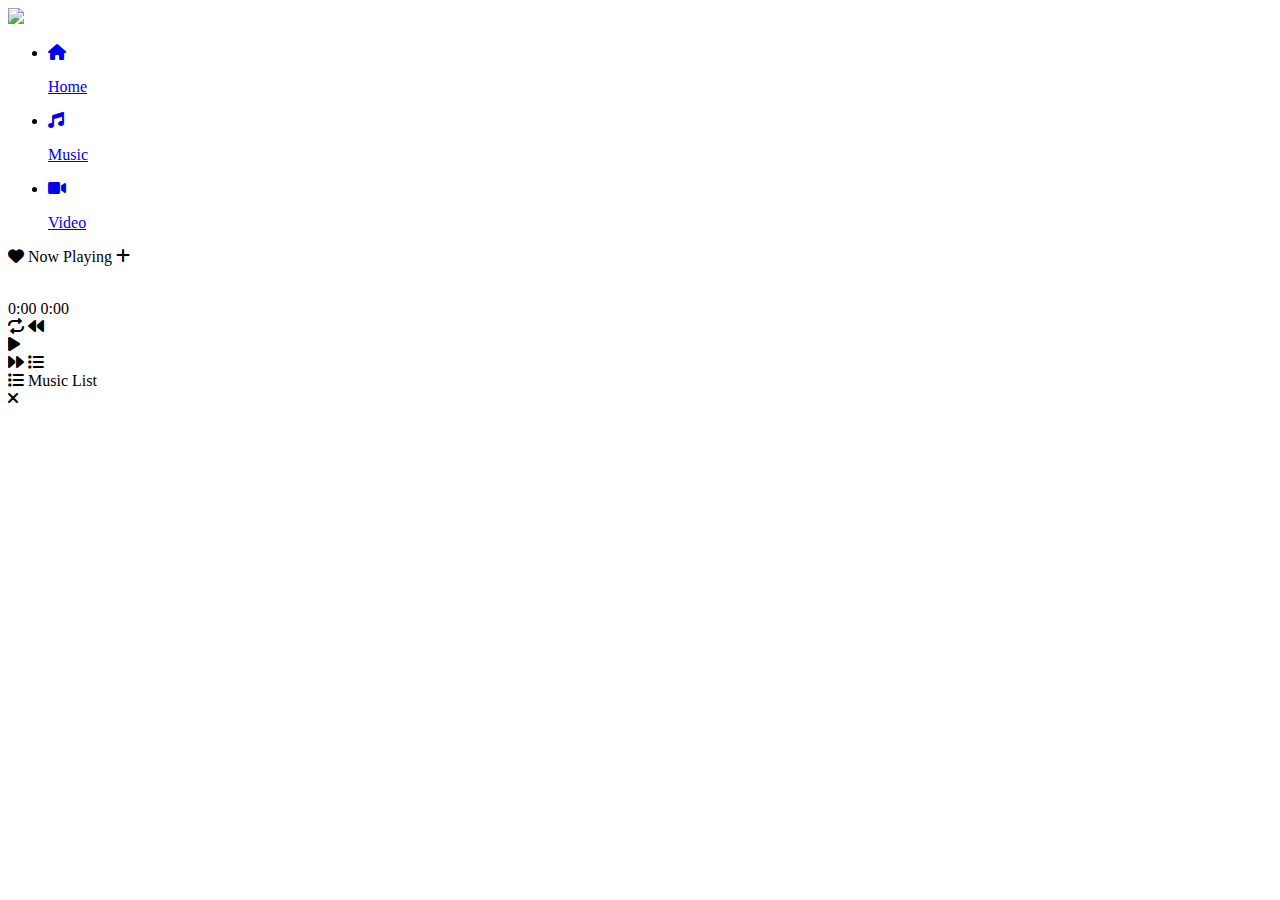
==== music player/index.html @ a8bd45b9 "integration" ====
<!DOCTYPE html>
<html lang="en">

<head>
    <meta charset="UTF-8">
    <meta http-equiv="X-UA-Compatible" content="IE=edge">
    <meta name="viewport" content="width=device-width, initial-scale=1.0">
    <link rel="stylesheet" href="https://cdnjs.cloudflare.com/ajax/libs/font-awesome/6.0.0/css/all.min.css"
        integrity="sha512-9usAa10IRO0HhonpyAIVpjrylPvoDwiPUiKdWk5t3PyolY1cOd4DSE0Ga+ri4AuTroPR5aQvXU9xC6qOPnzFeg=="
        crossorigin="anonymous" referrerpolicy="no-referrer" />
    <link rel="stylesheet" href="style.css">
    <title>Music Player</title>
</head>

<body>

    <aside class="sidebar">
        <span class="inner-text">
            <div class="flexbox-container">
                <div class="flexbox-item navbar">
                    <div class="side-nav">
                        <a href="#" class="vwithmusic">
                            <img src="../images/vwithmusic.png" class="logo-img">
                        </a>
                        <a href="#" class="toggle-button">
                            <span class="bar"></span>
                            <span class="bar"></span>
                            <span class="bar"></span>
                        </a>
                        <ul class="nav-links">
                            <li><a href="../index.html"><i class="fa-solid fa-house"></i>
                                    <p>Home</p>
                                </a></li>
                            <li><a href="../music player/index.html"><i class="fa-solid fa-music"></i>
                                    <p>Music</p>
                                </a></li>
                            <li><a href="../video chat/index.html"><i class="fa-solid fa-video"></i>
                                    <p>Video</p>
                                </a></li>
                            <div class="active"> </div>
                        </ul>
                    </div>

                </div>
            </div>
        </span>
    </aside>

    <div class="container paused">
        <div class="top-bar">
            <i class="fa-solid fa-heart"></i>
            <span>Now Playing</span>
            <i class="fa-solid fa-plus"></i>
        </div>
        <div class="img-area">
            <img src="" alt="">
        </div>

        <div class="song-details">
            <p class="name"></p>
            <p class="artist"></p>
        </div>

        <div class="progress-area">
            <div class="progress-bar">
                <audio id="main-audio" src=""></audio>
            </div>
            <div class="song-timer">
                <span class="current-time">0:00</span>
                <span class="max-duration">0:00</span>
            </div>
            <audio id="main-audio" src=""></audio>
        </div>

        <div class="controls">
            <i id="repeat-plist" class="fa-solid fa-repeat"></i>
            <i id="prev" class="fa-solid fa-backward"></i>

            <div class="play-pause">
                <i class="fa-solid fa-play"></i>
            </div>

            <i id="next" class="fa-solid fa-forward"></i>
            <i id="more-music" class="fa-solid fa-list"></i>
        </div>

        <div class="music-list">
            <div class="header">
                <div class="row">
                    <i class="fa-solid fa-list"></i>
                    <span>Music List</span>
                </div>
                <i class="fas fa-close"></i>
            </div>
            <ul>
            </ul>
        </div>
    </div>

    <script src="script.js" type="module" defer></script>
</body>

</html>
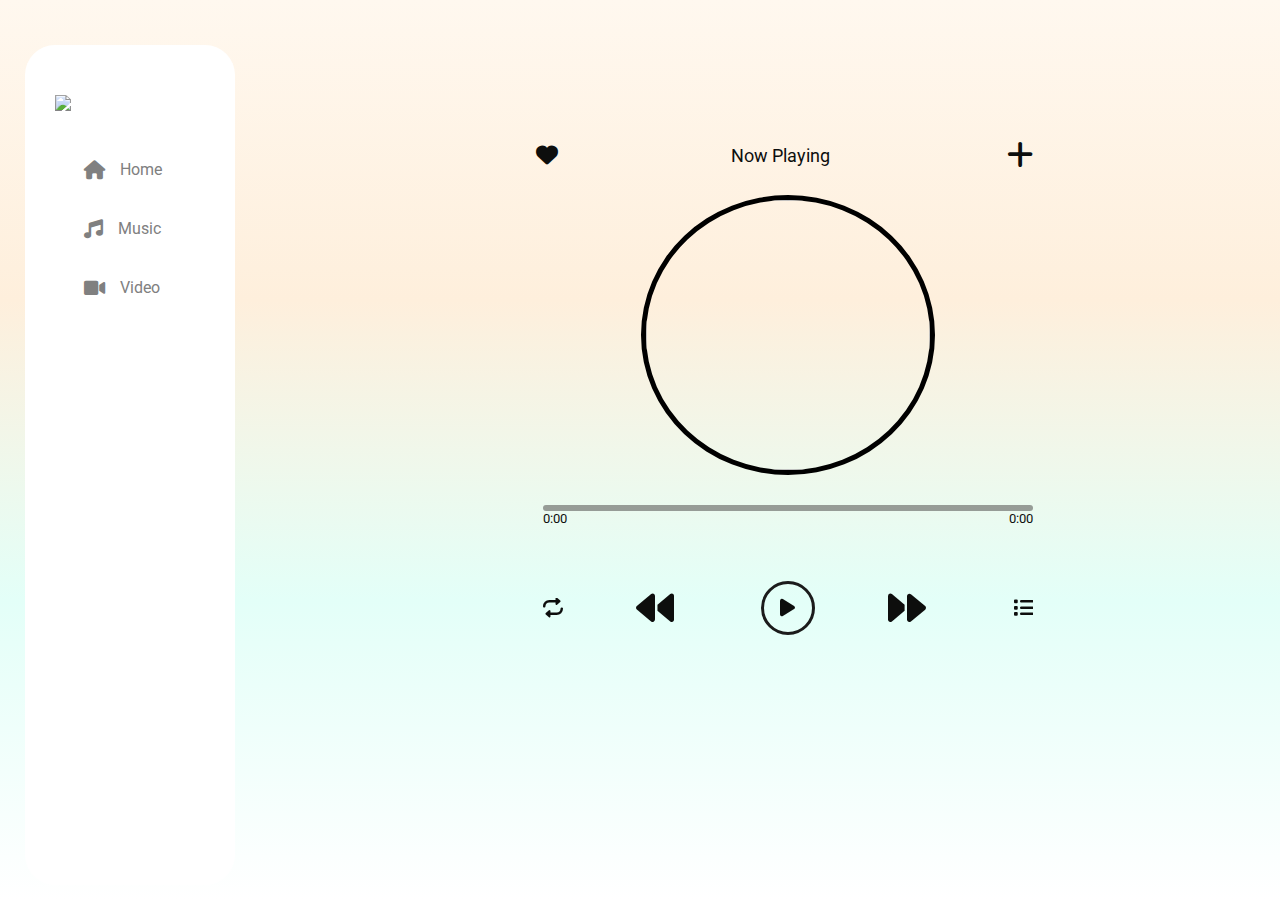
==== commit ddee3e02: "navbar" ====
--- a/music player/index.html
+++ b/music player/index.html
@@ -83,7 +83,6 @@
             <i id="next" class="fa-solid fa-forward"></i>
             <i id="more-music" class="fa-solid fa-list"></i>
         </div>
-
         <div class="music-list">
             <div class="header">
                 <div class="row">
--- a/music player/style.css
+++ b/music player/style.css
@@ -0,0 +1,436 @@
+@import url('https://fonts.googleapis.com/css2?family=Roboto:wght@400;600&display=swap');
+
+* {
+    margin: 0;
+    padding: 0;
+    box-sizing: border-box;
+    font-family: "Roboto", sans-serif;
+}
+
+*::before,
+*::after {
+    padding: 0;
+    margin: 0;
+}
+
+body {
+    display: flex;
+    align-items: center;
+    justify-content: center;
+    min-height: 100vh;
+    background-image: linear-gradient(#FFF8EF, #FEEFDC, #E3FFF8, #FFFFFF);
+}
+
+
+
+.side-nav {
+    position: relative;
+    margin-left: 5px;
+}
+
+.logo-img {
+    width: 160px;
+    margin: 25px;
+    margin-top: 50px;
+}
+
+.nav-links {
+    list-style: none;
+    position: relative;
+}
+
+.nav-links li {
+    padding: 10px 0;
+}
+
+.nav-links li a {
+    color: grey;
+    text-decoration: none;
+    padding: 10px 14px;
+    display: flex;
+    align-items: center;
+    margin-left: 20px;
+    z-index: 0;
+}
+
+.nav-links li a i {
+    font-size: 19px;
+    margin-left: 20px;
+    margin-right: 15px;
+
+}
+
+.active {
+    background-color: #6ED2B7;
+    width: 130px;
+    height: 37px;
+    position: absolute;
+    left: 36px;
+    top: 6%;
+    z-index: -1;
+    border-radius: 6px;
+    display: none;
+}
+
+.nav-links li:hover a {
+    color: black;
+    transition: 0.3s;
+
+}
+
+.nav-links li:hover~.active {
+    display: block;
+    transition: 0.3s;
+}
+
+.nav-links li:nth-child(1):hover~.active {
+    top: 6%;
+}
+
+.nav-links li:nth-child(2):hover~.active {
+    top: 39.3%;
+}
+
+.nav-links li:nth-child(3):hover~.active {
+    top: 72.6%;
+}
+
+.content {
+    flex-grow: 1;
+}
+
+.flexbox-container {
+    display: flex;
+    flex-wrap: wrap;
+    justify-content: space-around;
+    align-items: flex-start;
+
+}
+
+
+
+.flexbox-container>* {
+    flex: 1 1 27em;
+}
+
+.flexbox-container> :nth-child(1) {
+    flex: 1 1 18em;
+}
+
+.flexbox-item {
+    width: 400px;
+    margin-right: 60px;
+    border-radius: 30px;
+}
+
+.navbar {
+
+    background-color: #FFFFFF;
+    margin-top: 30px;
+    max-width: 210px;
+    min-height: 840px;
+    margin-left: 25px;
+    z-index: 1;
+}
+
+.nav-links.active {
+    display: flex;
+}
+
+.container {
+    width: 550px;
+    height: 650px;
+    margin: 0 auto;
+    padding: 15px 30px;
+    position: relative;
+    overflow: hidden;
+    border-radius: 15px;
+
+}
+
+.container i {
+    cursor: pointer;
+}
+
+.top-bar,
+.progress-bar .song-timer,
+.controls,
+.music-list .header,
+.music-list ul li {
+    display: flex;
+    justify-content: space-between;
+    align-items: center;
+}
+
+.top-bar {
+    font-size: 30px;
+    color: #0d0e0d;
+}
+
+.top-bar i:first-child {
+    margin-left: -7px;
+    font-size: 22px;
+}
+
+.top-bar span {
+    font-size: 18px;
+    margin-left: -3px;
+    color: #0d0e0d;
+}
+
+.img-area {
+    width: 60%;
+    height: 280px;
+    overflow: hidden;
+    margin: 25px auto;
+    border-radius: 50%;
+    border: 5px black solid;
+}
+
+.img-area img {
+    width: 100%;
+    height: 100%;
+    object-fit: cover;
+}
+
+.song-details {
+    text-align: center;
+    margin: 30px 0;
+}
+
+.song-details p {
+    color: #0d0e0d;
+}
+
+.song-details .name {
+    font-size: 21px;
+}
+
+.song-details .artist {
+    font-size: 15px;
+    opacity: 0.9;
+    line-height: 35px;
+}
+
+.progress-area {
+    height: 6px;
+    width: 100%;
+    border-radius: 50px;
+    background: #44404081;
+    cursor: pointer;
+}
+
+.progress-area .progress-bar {
+    height: inherit;
+    width: 0%;
+    position: relative;
+    border-radius: inherit;
+    background: #0d0e0d;
+}
+
+.progress-bar::before {
+    content: '';
+    position: absolute;
+    height: 12px;
+    width: 12px;
+    border-radius: 50%;
+    top: 50%;
+    right: -5px;
+    z-index: 2;
+    opacity: 0;
+    pointer-events: none;
+    transform: translateY(-50%);
+    background: inherit;
+    transition: opacity 0.5s ease;
+}
+
+.progress-area:hover .progress-bar::before {
+    opacity: 1;
+    pointer-events: auto;
+}
+
+.song-timer {
+    display: flex;
+    justify-content: space-between;
+    align-items: center;
+}
+
+.song-timer span {
+    font-size: 13px;
+    color: #0d0e0d;
+}
+
+.max-duration {
+    margin-left: 5px;
+}
+
+.controls {
+    margin: 70px 0 50px 0;
+}
+
+.controls i {
+    font-size: 20px;
+    user-select: none;
+    background: #0d0e0d;
+    background-clip: text;
+    -webkit-background-clip: text;
+    -webkit-text-fill-color: transparent;
+}
+
+.controls i::nth-child(2),
+.controls i:nth-chils(4) {
+    font-size: 43px;
+}
+
+.controls #prev {
+    margin-left: -13px;
+    font-size: 38px;
+}
+
+.controls #next {
+    margin-left: -13px;
+    font-size: 38px;
+}
+
+.controls .play-pause {
+    height: 54px;
+    width: 54px;
+    display: flex;
+    cursor: pointer;
+    align-items: center;
+    justify-content: center;
+    border-radius: 50%;
+    border: 3px solid #1b1b1b;
+    border-radius: 50%;
+}
+
+.music-list {
+    position: absolute;
+    width: 100%;
+    bottom: -55%;
+    opacity: 0;
+    pointer-events: none;
+    /* bottom: 0; */
+    left: 0;
+    box-shadow: 0px -5px 10px rgba(0, 0, 0, 0.1);
+    z-index: 5;
+    padding: 15px 30px;
+    border-radius: 15px;
+    background:
+        linear-gradient(rgba(255, 255, 255, 0.973), transparent),
+        linear-gradient(to top left, rgb(255, 23, 23), transparent),
+        linear-gradient(to top right, rgb(0, 183, 255), transparent);
+    background-blend-mode: screen;
+    transition: all 0.15s ease-in-out;
+}
+
+.music-list.show {
+    bottom: 0;
+    opacity: 1;
+    pointer-events: fill;
+}
+
+.music-list ul {
+    margin-top: 10px 0;
+    max-height: 260px;
+    overflow: auto;
+}
+
+.music-list ul li {
+    list-style: none;
+    display: flex;
+    cursor: pointer;
+    padding-bottom: 10px;
+    margin-bottom: 5px;
+    color: #000000;
+    border-bottom: 1px solid #e5e5e5;
+    object-fit: cover;
+}
+
+.music-list ul li:last-child {
+    border-bottom: 0px;
+}
+
+.music-list ul li .row span {
+    font-size: 17px;
+}
+
+
+ul li .audio-duration {
+    font-size: 16px;
+}
+
+
+
+.header .row {
+    display: flex;
+    align-items: center;
+    font-size: 19px;
+    color: #515c67
+}
+
+.header .row {
+    cursor: default;
+}
+
+.header .row span {
+    margin-left: 5px;
+}
+
+.header .fa-close {
+    cursor: pointer;
+    color: #515cef;
+}
+
+.music-list ul::-webkit-scrollbar {
+    width: 0;
+}
+
+.music-list ul li:hover {
+    color: #0e9fff;
+}
+
+ul li.playing {
+    pointer-events: none;
+    color: #0e9fff;
+}
+
+@media only screen and (max-width: 700px) {
+    body {
+        flex-direction: column;
+    }
+
+    .flexbox-item {
+        width: 100%;
+        margin: 20px;
+    }
+
+    .navbar {
+        margin: 20px;
+        min-height: 70px;
+        max-width: 1000px;
+    }
+
+    .nav-links {
+        display: flex;
+    }
+
+    .nav-links li:hover~.active {
+        display: block;
+        transition: 0.3s;
+    }
+
+    .nav-links li:nth-child(1):hover~.active {
+        top: 20%;
+    }
+
+    .nav-links li:nth-child(2):hover~.active {
+        top: 20%;
+        left: 33%
+    }
+
+    .nav-links li:nth-child(3):hover~.active {
+        top: 20%;
+        left: 58%
+    }
+}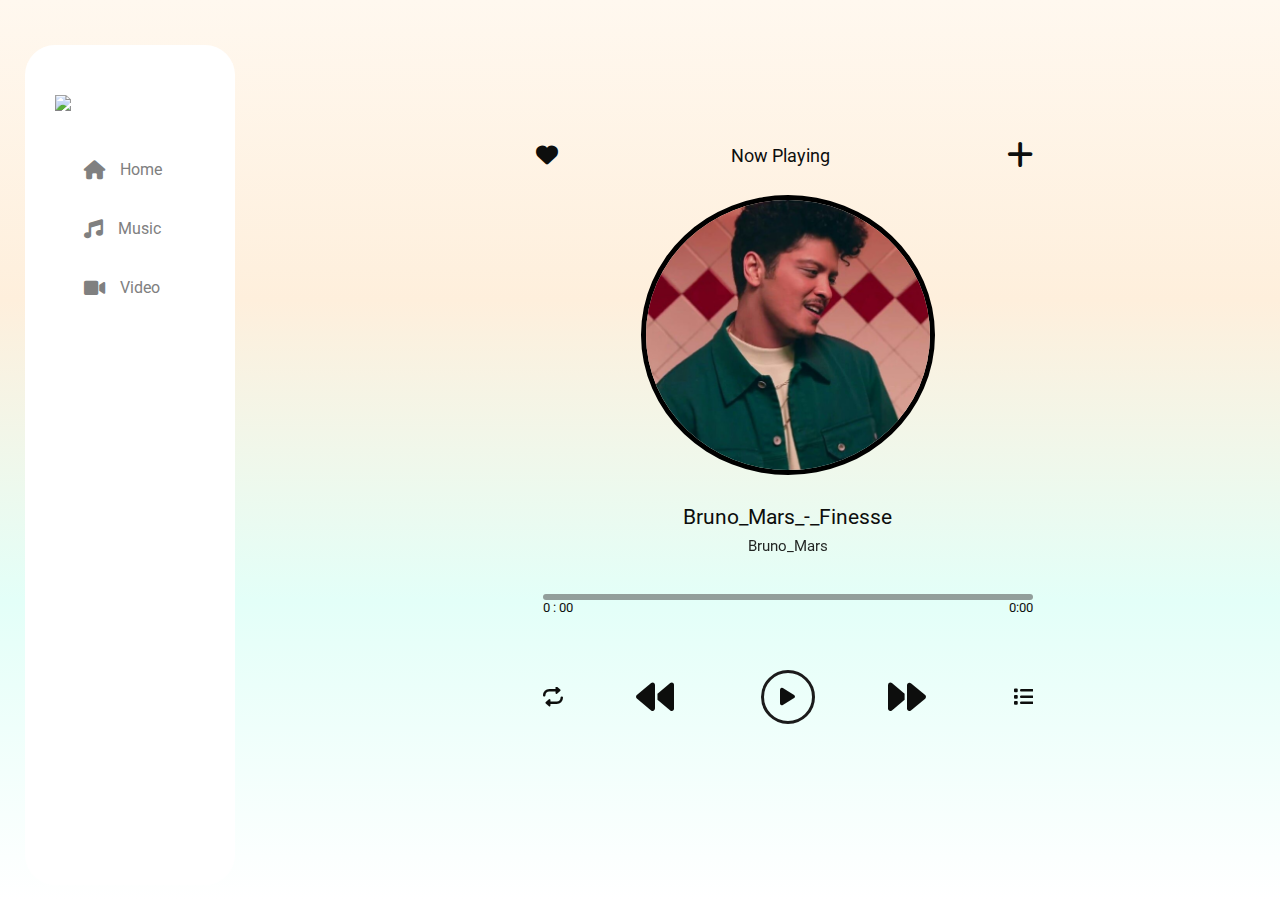
==== commit 7341209b: "image" ====
--- a/music player/index.html
+++ b/music player/index.html
@@ -13,7 +13,6 @@
 </head>
 
 <body>
-
     <aside class="sidebar">
         <span class="inner-text">
             <div class="flexbox-container">
